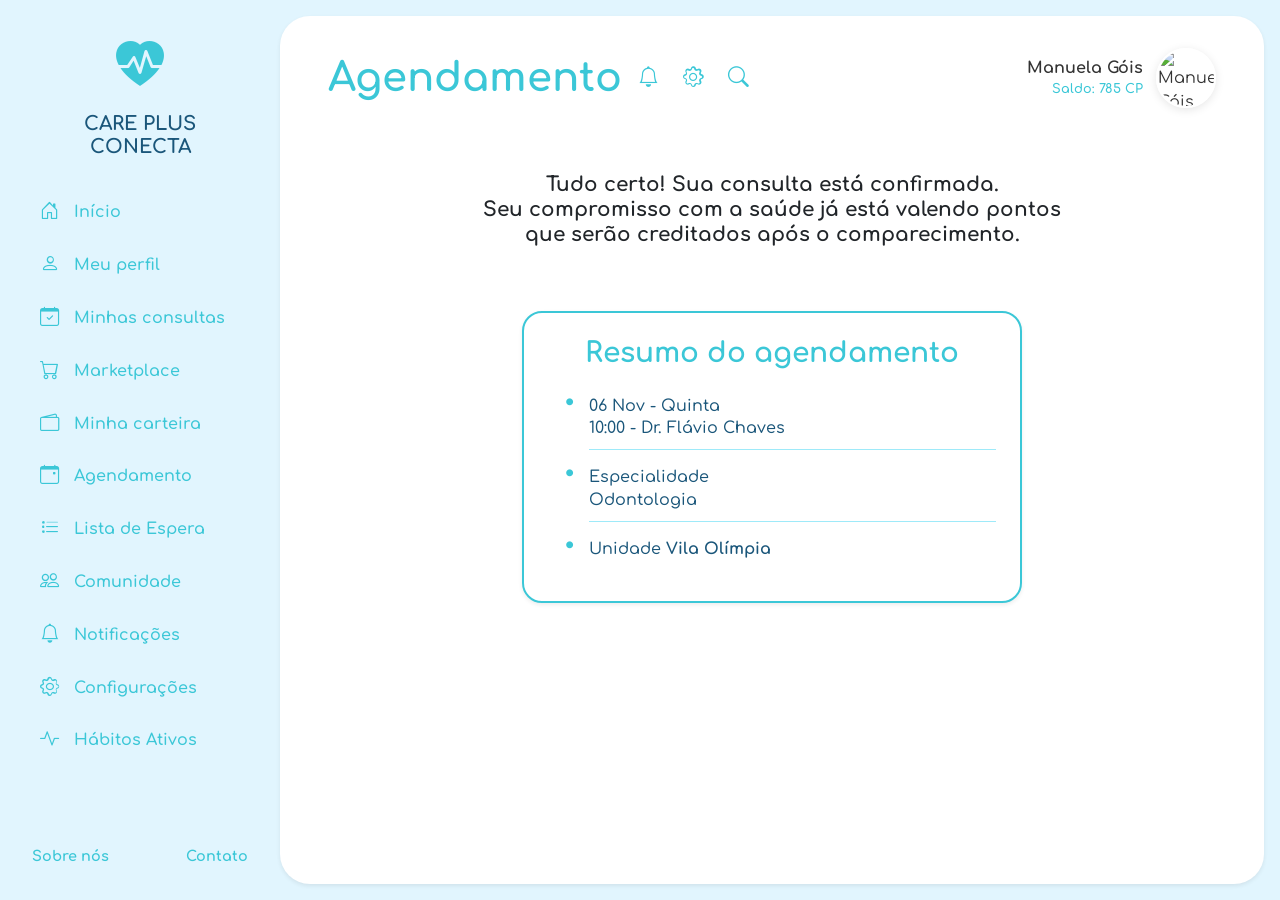
==== agendamento-confirmado.html @ 2561d10b "feat: subindo os arquivos do challenge sprint 2" ====
<!DOCTYPE html>
<html lang="pt-BR">

<head>
    <meta charset="UTF-8">
    <meta name="viewport" content="width=device-width, initial-scale=1.0">
    <title>Care Plus Conecta - Agendamento Confirmado</title>

    <link href="https://cdn.jsdelivr.net/npm/bootstrap@5.3.3/dist/css/bootstrap.min.css" rel="stylesheet">
    <link rel="stylesheet" href="https://cdn.jsdelivr.net/npm/bootstrap-icons@1.11.3/font/bootstrap-icons.min.css">
    <link rel="stylesheet" href="./public/assets/css/style.css">
    <link rel="stylesheet" href="./public/assets/css/agendamento-confirmado.css">
</head>

<body class="d-lg-flex">

    <div class="d-lg-none w-100 bg-light p-3 d-flex align-items-center justify-content-between border-bottom sticky-top">
        <div class="d-flex align-items-center gap-2">
            <i class="bi bi-heart-pulse-fill" style="font-size: 1.5rem; color: var(--main-cyan);"></i>
            <span class="fw-bold text-uppercase" style="font-size: 0.8rem; color: #1a567a;">Care Plus Conecta</span>
        </div>
        <button class="btn border-0 text-cyan" type="button" data-bs-toggle="offcanvas" data-bs-target="#sidebarOffcanvas">
            <i class="bi bi-list fs-2"></i>
        </button>
    </div>

    <aside class="offcanvas-lg offcanvas-start sidebar" tabindex="-1" id="sidebarOffcanvas">
        <div class="offcanvas-header d-lg-none">
            <h5 class="offcanvas-title text-cyan fw-bold">MENU</h5>
            <button type="button" class="btn-close" data-bs-dismiss="offcanvas" data-bs-target="#sidebarOffcanvas"></button>
        </div>
        
        <div class="logo-container d-none d-lg-block">
            <div class="mb-2">
                <i class="bi bi-heart-pulse-fill" style="font-size: 3rem; color: var(--main-cyan);"></i>
            </div>
            <div class="logo-text text-uppercase">
                Care Plus<br>Conecta
            </div>
        </div>

        <nav class="flex-column nav-scrollable">
            <a href="index.html" class="nav-link">
                <i class="bi bi-house-door"></i> Início
            </a>
            <a href="#" class="nav-link">
                <i class="bi bi-person"></i> Meu perfil
            </a>
            <a href="consultas.html" class="nav-link">
                <i class="bi bi-calendar-check"></i> Minhas consultas
            </a>
            <a href="marketplace.html" class="nav-link">
                <i class="bi bi-cart"></i> Marketplace
            </a>
            <a href="minha-carteira.html" class="nav-link">
                <i class="bi bi-wallet2"></i> Minha carteira
            </a>
            <a href="agendamento.html" class="nav-link">
                <i class="bi bi-calendar-event"></i> Agendamento
            </a>
            <a href="lista-de-espera.html" class="nav-link">
                <i class="bi bi-list-task"></i> Lista de Espera
            </a>
            <a href="comunidade.html" class="nav-link">
                <i class="bi bi-people"></i> Comunidade
            </a>
            <a href="notificacoes.html" class="nav-link">
                <i class="bi bi-bell"></i> Notificações
            </a>
            <a href="#" class="nav-link">
                <i class="bi bi-gear"></i> Configurações
            </a>
            <a href="habitos-ativos.html" class="nav-link">
                <i class="bi bi-activity"></i> Hábitos Ativos
            </a>
        </nav>

        <footer class="sidebar-footer px-2 mt-auto pt-4">
            <a href="#">Sobre nós</a>
            <a href="#">Contato</a>
        </footer>
    </aside>

    <div class="main-content-wrapper shadow-sm">
        <header class="d-flex flex-column flex-md-row align-items-md-center gap-3">
            <h1 class="mb-0 text-cyan fw-bold">Agendamento</h1>
            
            <div class="ms-md-auto d-flex align-items-center justify-content-between w-100 w-md-auto">
                <div class="header-icons me-md-4">
                    <i class="bi bi-bell"></i>
                    <i class="bi bi-gear"></i>
                    <i class="bi bi-search"></i>
                </div>
                
                <div class="user-profile">
                    <div class="user-info">
                        <span class="user-name">Manuela Góis</span>
                        <span class="user-balance">Saldo: 785 CP</span>
                    </div>
                    <img src="https://i.pravatar.cc/150?u=manuela" alt="Manuela Góis" class="user-avatar">
                </div>
            </div>
        </header>

        <main class="dashboard-container d-flex flex-column align-items-center pt-5">

            <div class="text-center mb-5" style="max-width: 600px;">
                <p class="fs-5 fw-bold text-dark lh-sm">
                    Tudo certo! Sua consulta está confirmada.<br>
                    Seu compromisso com a saúde já está valendo pontos que serão creditados após o comparecimento.
                </p>
            </div>

            <div class="summary-box p-4 bg-white shadow-sm w-100" style="max-width: 500px;">
                <h3 class="text-cyan text-center fw-bold mb-4">Resumo do agendamento</h3>
                
                <ul class="list-unstyled summary-list ms-3">
                    <li>
                        <div class="underline-cyan">
                            06 Nov - Quinta<br>
                            10:00 - Dr. Flávio Chaves
                        </div>
                    </li>
                    <li>
                        <div class="underline-cyan mt-3">
                            Especialidade<br>
                            Odontologia
                        </div>
                    </li>
                    <li class="mt-3">
                        <div>
                            Unidade <span class="fw-bolder">Vila Olímpia</span>
                        </div>
                    </li>
                </ul>
            </div>

        </main>
    </div>

    <script src="https://cdn.jsdelivr.net/npm/bootstrap@5.3.3/dist/js/bootstrap.bundle.min.js"></script>
</body>

</html>
---- public/assets/css/style.css ----
@import url('https://fonts.googleapis.com/css2?family=Comfortaa:wght@300..700&display=swap');

:root {
    --main-cyan: #3bc7d7;
    --sidebar-bg: #e1f5fe;
    --card-border: #3bc7d7;
    --text-dark: #333;
    --btn-gradient: linear-gradient(90deg, #3bc7d7 0%, #46e2f1 100%);
}

body {
    font-family: 'Comfortaa', cursive, sans-serif;
    background-color: var(--sidebar-bg);
    color: var(--text-dark);
    margin: 0;
}

@media (min-width: 992px) {
    body {
        height: 100vh;
        overflow: hidden;
    }
}

.text-cyan {
    color: var(--main-cyan) !important;
}

.text-brand-dark {
    color: #1a567a !important;
}

.bg-cyan {
    background-color: var(--main-cyan) !important;
    color: white !important;
}

.avatar-80 {
    width: 80px !important;
    height: 80px !important;
}

.icon-box-100 {
    width: 100px !important;
    height: 100px !important;
}

.text-xs {
    font-size: 0.65rem !important;
}

/* Sidebar behavior */
.sidebar {
    width: 280px;
    flex-shrink: 0;
    background-color: var(--sidebar-bg);
    height: 100vh;
    padding: 2rem 1.5rem;
    display: flex;
    flex-direction: column;
    overflow: hidden;
}

.nav-scrollable {
    overflow-y: auto;
    flex-grow: 1;
}

/* Custom Scrollbar for Sidebar */
.nav-scrollable::-webkit-scrollbar {
    width: 4px;
}
.nav-scrollable::-webkit-scrollbar-thumb {
    background: var(--main-cyan);
    border-radius: 10px;
}

.logo-container {
    text-align: center;
    margin-bottom: 2rem;
}

.logo-text {
    color: #1a567a;
    font-weight: 700;
    font-size: 1.2rem;
    line-height: 1.2;
}

.nav-link {
    color: #3bc7d7;
    font-weight: 600;
    border-radius: 50px;
    padding: 0.5rem 1rem;
    margin-bottom: 0.5rem;
    display: flex;
    align-items: center;
    gap: 15px;
    transition: all 0.3s ease;
}

.nav-link i {
    font-size: 1.2rem;
}

.nav-link.active {
    background: var(--btn-gradient);
    color: white !important;
    box-shadow: 0 4px 15px rgba(59, 199, 215, 0.3);
}

.nav-link:hover:not(.active) {
    background-color: rgba(59, 199, 215, 0.1);
}

.sidebar-footer {
    display: flex;
    justify-content: space-between;
}

.sidebar-footer a {
    color: var(--main-cyan);
    text-decoration: none;
    font-weight: 700;
    font-size: 0.9rem;
}

/* Main Content Wrapper */
.main-content-wrapper {
    flex-grow: 1;
    background-color: white;
    margin: 0;
    border-radius: 0;
    overflow-x: hidden;
    display: flex;
    flex-direction: column;
}

@media (min-width: 992px) {
    .main-content-wrapper {
        margin: 1rem;
        margin-left: 0;
        border-radius: 30px;
        height: calc(100vh - 2rem);
        overflow-y: auto;
    }
}

header {
    padding: 1.5rem;
}

@media (min-width: 768px) {
    header {
        padding: 2rem 3rem 1rem 3rem;
    }
}

header h1 {
    color: var(--main-cyan);
    font-weight: 700;
}

.header-icons {
    display: flex;
    align-items: center;
    gap: 1rem;
}

@media (min-width: 768px) {
    .header-icons {
        gap: 1.5rem;
    }
}

.header-icons i {
    font-size: 1.3rem;
    color: var(--main-cyan);
    cursor: pointer;
}

.user-profile {
    display: flex;
    align-items: center;
    gap: 0.8rem;
}

.user-info {
    text-align: right;
}

.user-name {
    display: block;
    font-weight: 700;
    color: #333;
    font-size: 0.9rem;
}

.user-balance {
    display: block;
    font-size: 0.8rem;
    color: var(--main-cyan);
    font-weight: 600;
}

.user-avatar {
    width: 45px;
    height: 45px;
    border-radius: 50%;
    object-fit: cover;
    border: 2px solid white;
    box-shadow: 0 2px 10px rgba(0,0,0,0.1);
}

@media (min-width: 768px) {
    .user-avatar {
        width: 60px;
        height: 60px;
    }
    .user-name { font-size: 1rem; }
}

.dashboard-container {
    padding: 1.5rem;
}

@media (min-width: 768px) {
    .dashboard-container {
        padding: 0 3rem 3rem 3rem;
    }
}

.section-title {
    font-weight: 700;
    margin-bottom: 1.5rem;
    color: #333;
    min-height: 3rem; /* Garante que títulos de 1 ou 2 linhas não desalitem os cards */
    display: flex;
    align-items: flex-end;
}

.dashboard-card {
    border: 2px solid #b2ebf2;
    border-radius: 25px;
    padding: 2rem;
    display: flex;
    flex-direction: column;
    align-items: center;
    justify-content: center;
    text-align: center;
    background-color: white;
    transition: all 0.3s ease;
}

.dashboard-card:hover {
    border-color: var(--main-cyan);
    transform: translateY(-5px);
}

.card-content-text {
    font-weight: 500;
    line-height: 1.6;
    margin-bottom: 1.5rem;
    font-size: 1rem;
    color: #444;
}

.btn-cyan {
    background: var(--btn-gradient);
    border: none;
    color: white;
    font-weight: 700;
    border-radius: 50px;
    padding: 0.7rem 1.5rem;
    transition: all 0.2s ease;
    font-size: 0.85rem;
}

.btn-cyan:hover {
    color: white;
    transform: translateY(-2px);
    box-shadow: 0 4px 15px rgba(59, 199, 215, 0.4);
}

.feed-card {
    border: 2px solid #b2ebf2;
    border-radius: 25px;
    padding: 1.5rem;
}

@media (min-width: 768px) {
    .feed-card {
        padding: 2.5rem;
    }
}

.feed-item {
    display: flex;
    align-items: center;
    gap: 1.5rem;
    margin-bottom: 2rem;
}

.feed-avatar {
    width: 60px;
    height: 60px;
    border-radius: 50%;
    object-fit: cover;
}

@media (min-width: 768px) {
    .feed-avatar {
        width: 70px;
        height: 70px;
    }
}

.feed-icon {
    font-size: 1.2rem;
    color: var(--main-cyan);
}

.feed-content h5 {
    font-weight: 700;
    margin-bottom: 0.2rem;
}

.feed-stats {
    display: flex;
    gap: 1rem;
    color: #333;
    font-weight: 600;
    font-size: 0.8rem;
}

@media (min-width: 576px) {
    .feed-stats {
        gap: 2rem;
        font-size: 0.9rem;
    }
}

.feed-stats i {
    color: var(--main-cyan);
    margin-right: 8px;
}

.btn-outline-cyan {
    border: 1.5px solid var(--main-cyan);
    color: #333;
    font-weight: 700;
    border-radius: 50px;
    padding: 0.3rem 1.5rem;
    transition: all 0.2s ease;
    font-size: 0.9rem;
    width: 100%;
    margin-bottom: 0.5rem;
}

.btn-outline-cyan:hover {
    background: var(--btn-gradient);
    color: white;
    border-color: transparent;
}

.doctor-avatar {
    width: 120px;
    height: 120px;
    border-radius: 50%;
    object-fit: cover;
}

.consult-item {
    margin-bottom: 3rem;
}

.consult-info h4 {
    color: var(--main-cyan);
    font-weight: 700;
    margin-bottom: 0.5rem;
}

.consult-info p {
    font-weight: 600;
    color: #333;
    margin-bottom: 0.2rem;
}

.alert-conflict {
    border: 1.5px solid var(--main-cyan);
    border-radius: 20px;
    padding: 1.5rem;
    background-color: white;
    max-width: 350px;
}

.alert-conflict i {
    color: #f44336;
    font-size: 1.5rem;
}

.alert-text {
    font-size: 0.8rem;
    font-weight: 700;
    line-height: 1.4;
}

.pagination-container {
    display: flex;
    justify-content: center;
    gap: 1rem;
    font-weight: 700;
    margin-top: 2rem;
    color: #333;
}
---- public/assets/css/agendamento-confirmado.css ----
.summary-box {
    border: 2px solid var(--main-cyan, #0dcaf0);
    border-radius: 20px;
}

.summary-list li {
    position: relative;
    padding-left: 25px;
    color: #1a567a;
    font-weight: 500;
    line-height: 1.4;
}

.summary-list li::before {
    content: "•";
    color: var(--main-cyan, #0dcaf0);
    position: absolute;
    left: 0;
    top: -5px;
    font-size: 1.8rem;
    line-height: 1;
}

.summary-list .underline-cyan {
    padding-bottom: 10px;
    border-bottom: 1px solid rgba(13, 202, 240, 0.4);
}
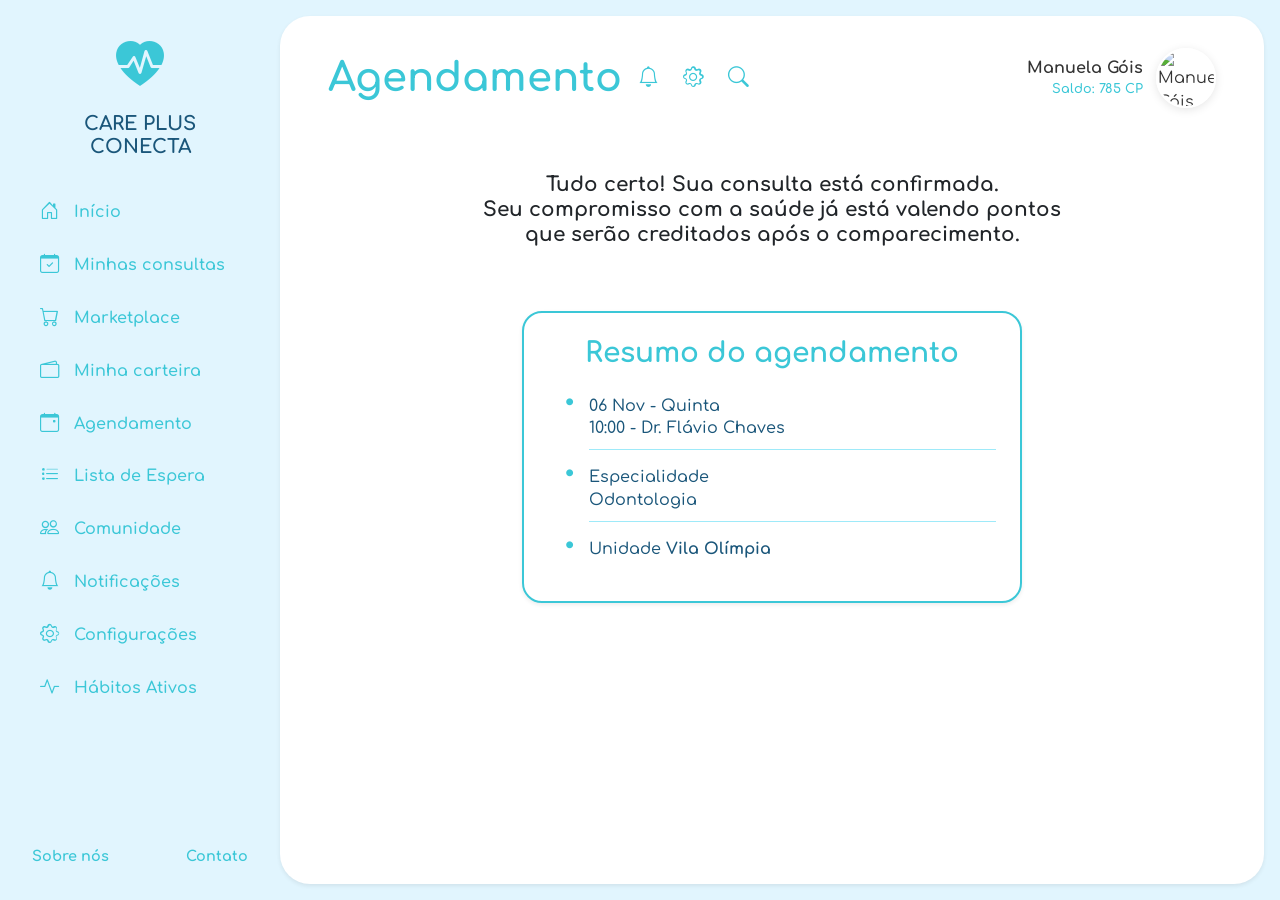
==== commit f879e1cd: "fix: histórico de commits ajustado" ====
--- a/agendamento-confirmado.html
+++ b/agendamento-confirmado.html
@@ -43,9 +43,7 @@
             <a href="index.html" class="nav-link">
                 <i class="bi bi-house-door"></i> Início
             </a>
-            <a href="#" class="nav-link">
-                <i class="bi bi-person"></i> Meu perfil
-            </a>
+            
             <a href="consultas.html" class="nav-link">
                 <i class="bi bi-calendar-check"></i> Minhas consultas
             </a>
--- a/public/assets/css/style.css
+++ b/public/assets/css/style.css
@@ -414,6 +414,9 @@
     color: #333;
 }
 
-
-
-
+<<<<<<< HEAD
+=======
+
+
+
+>>>>>>> 2561d10bbc4060cfb160a789f06198ea7023774e
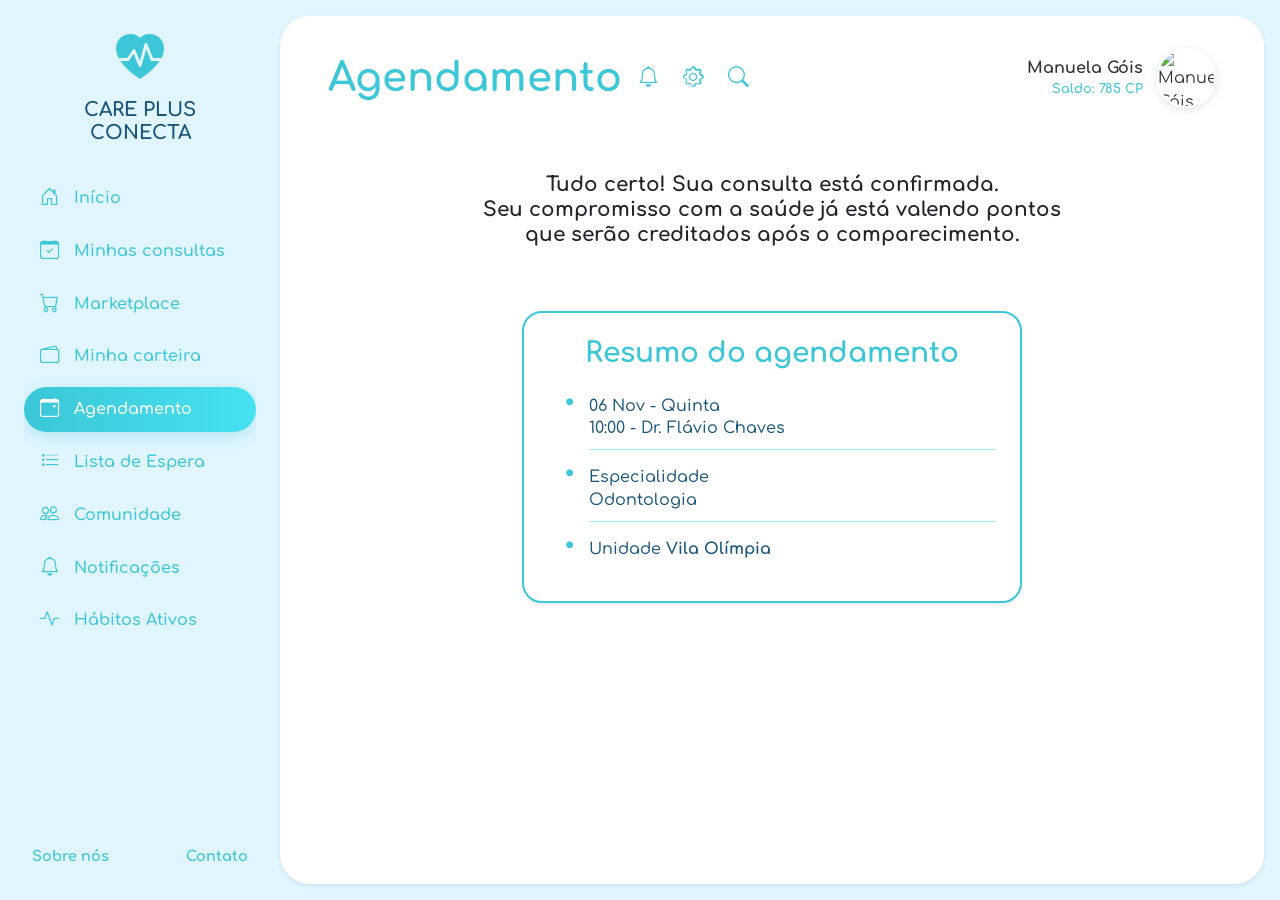
==== commit 78b9e42a: "fix: menu e conflict de páginas" ====
--- a/agendamento-confirmado.html
+++ b/agendamento-confirmado.html
@@ -14,25 +14,30 @@
 
 <body class="d-lg-flex">
 
-    <div class="d-lg-none w-100 bg-light p-3 d-flex align-items-center justify-content-between border-bottom sticky-top">
+    <!-- Mobile Header -->
+    <div
+        class="d-lg-none w-100 bg-light p-3 d-flex align-items-center justify-content-between border-bottom sticky-top">
         <div class="d-flex align-items-center gap-2">
             <i class="bi bi-heart-pulse-fill" style="font-size: 1.5rem; color: var(--main-cyan);"></i>
             <span class="fw-bold text-uppercase" style="font-size: 0.8rem; color: #1a567a;">Care Plus Conecta</span>
         </div>
-        <button class="btn border-0 text-cyan" type="button" data-bs-toggle="offcanvas" data-bs-target="#sidebarOffcanvas">
+        <button class="btn border-0 text-cyan" type="button" data-bs-toggle="offcanvas"
+            data-bs-target="#sidebarOffcanvas">
             <i class="bi bi-list fs-2"></i>
         </button>
     </div>
 
+    <!-- Sidebar (Offcanvas on mobile, fixed on desktop) -->
     <aside class="offcanvas-lg offcanvas-start sidebar" tabindex="-1" id="sidebarOffcanvas">
         <div class="offcanvas-header d-lg-none">
             <h5 class="offcanvas-title text-cyan fw-bold">MENU</h5>
-            <button type="button" class="btn-close" data-bs-dismiss="offcanvas" data-bs-target="#sidebarOffcanvas"></button>
+            <button type="button" class="btn-close" data-bs-dismiss="offcanvas"
+                data-bs-target="#sidebarOffcanvas"></button>
         </div>
-        
+
         <div class="logo-container d-none d-lg-block">
             <div class="mb-2">
-                <i class="bi bi-heart-pulse-fill" style="font-size: 3rem; color: var(--main-cyan);"></i>
+                <i class="bi bi-heart-pulse-fill display-5 text-cyan"></i>
             </div>
             <div class="logo-text text-uppercase">
                 Care Plus<br>Conecta
@@ -43,7 +48,6 @@
             <a href="index.html" class="nav-link">
                 <i class="bi bi-house-door"></i> Início
             </a>
-            
             <a href="consultas.html" class="nav-link">
                 <i class="bi bi-calendar-check"></i> Minhas consultas
             </a>
@@ -53,7 +57,7 @@
             <a href="minha-carteira.html" class="nav-link">
                 <i class="bi bi-wallet2"></i> Minha carteira
             </a>
-            <a href="agendamento.html" class="nav-link">
+            <a href="agendamento.html" class="nav-link active">
                 <i class="bi bi-calendar-event"></i> Agendamento
             </a>
             <a href="lista-de-espera.html" class="nav-link">
@@ -64,9 +68,6 @@
             </a>
             <a href="notificacoes.html" class="nav-link">
                 <i class="bi bi-bell"></i> Notificações
-            </a>
-            <a href="#" class="nav-link">
-                <i class="bi bi-gear"></i> Configurações
             </a>
             <a href="habitos-ativos.html" class="nav-link">
                 <i class="bi bi-activity"></i> Hábitos Ativos
@@ -82,14 +83,14 @@
     <div class="main-content-wrapper shadow-sm">
         <header class="d-flex flex-column flex-md-row align-items-md-center gap-3">
             <h1 class="mb-0 text-cyan fw-bold">Agendamento</h1>
-            
+
             <div class="ms-md-auto d-flex align-items-center justify-content-between w-100 w-md-auto">
                 <div class="header-icons me-md-4">
                     <i class="bi bi-bell"></i>
                     <i class="bi bi-gear"></i>
                     <i class="bi bi-search"></i>
                 </div>
-                
+
                 <div class="user-profile">
                     <div class="user-info">
                         <span class="user-name">Manuela Góis</span>
@@ -111,7 +112,7 @@
 
             <div class="summary-box p-4 bg-white shadow-sm w-100" style="max-width: 500px;">
                 <h3 class="text-cyan text-center fw-bold mb-4">Resumo do agendamento</h3>
-                
+
                 <ul class="list-unstyled summary-list ms-3">
                     <li>
                         <div class="underline-cyan">
@@ -139,4 +140,4 @@
     <script src="https://cdn.jsdelivr.net/npm/bootstrap@5.3.3/dist/js/bootstrap.bundle.min.js"></script>
 </body>
 
-</html>
+</html>
--- a/public/assets/css/style.css
+++ b/public/assets/css/style.css
@@ -414,9 +414,5 @@
     color: #333;
 }
 
-<<<<<<< HEAD
-=======
-
-
-
->>>>>>> 2561d10bbc4060cfb160a789f06198ea7023774e
+
+
